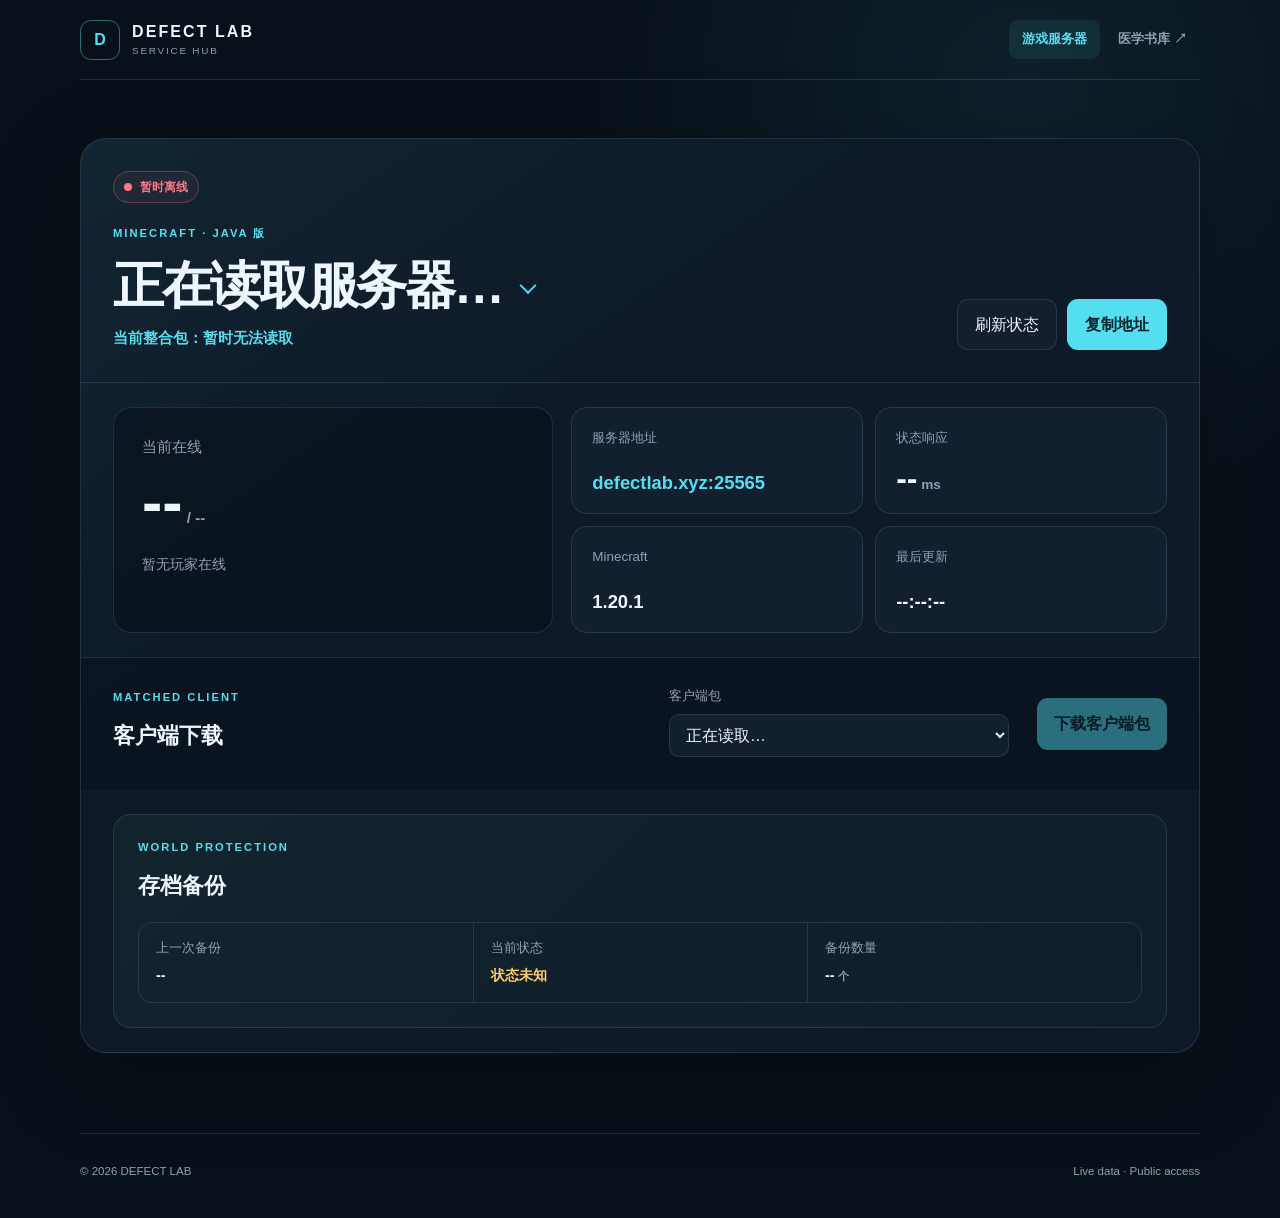
==== minecraft/index.html @ 48f7c2aa "Finalize simplified service headings" ====
<!doctype html>
<html lang="zh-CN">
<head>
  <meta charset="utf-8">
  <meta name="viewport" content="width=device-width, initial-scale=1">
  <meta name="description" content="Defect Lab Minecraft 服务器状态、在线玩家、客户端下载与存档备份">
  <meta name="theme-color" content="#07111f">
  <meta property="og:title" content="Defect Lab · Minecraft 服务器">
  <meta property="og:description" content="查看 Minecraft 服务器状态、在线人数并下载匹配的整合包。">
  <meta property="og:image" content="https://www.defectlab.xyz/og.png">
  <title>Defect Lab · Minecraft 服务器</title>
  <link rel="stylesheet" href="../styles.css">
  <script src="../script.js" defer></script>
</head>
<body class="game-page">
  <div class="ambient ambient-one" aria-hidden="true"></div>
  <div class="ambient ambient-two" aria-hidden="true"></div>

  <header class="topbar">
    <a class="brand" href="../" aria-label="返回 Defect Lab 服务首页">
      <span class="brand-mark">D</span>
      <span><strong>DEFECT LAB</strong><small>SERVICE HUB</small></span>
    </a>
    <nav class="site-nav" aria-label="主要服务">
      <a class="active" href="./" aria-current="page">游戏服务器</a>
      <a href="https://book.defectlab.xyz:21443/" target="_blank" rel="noreferrer">医学书库 <span aria-hidden="true">↗</span></a>
    </nav>
    <time id="server-time" hidden>--:--:--</time>
  </header>

  <main>
    <section class="server-panel" aria-labelledby="server-select-label">
      <div class="panel-head">
        <div class="server-identity">
          <div class="status-pill loading" id="server-status">
            <span class="status-dot" aria-hidden="true"></span>
            <span id="status-text">正在连接</span>
          </div>
          <p class="eyebrow" id="server-edition">MINECRAFT · JAVA 版</p>
          <label class="sr-only" id="server-select-label" for="server-select">选择服务器</label>
          <div class="server-select-wrap">
            <select id="server-select" aria-describedby="server-pack-summary">
              <option>正在读取服务器…</option>
            </select>
          </div>
          <p class="server-pack-summary" id="server-pack-summary">当前整合包：正在读取…</p>
          <!-- MOTD remains available for future announcements without duplicating the server name. -->
          <p class="motd" id="server-motd" hidden>正在读取服务器信息…</p>
        </div>
        <div class="panel-actions">
          <button class="button ghost" type="button" id="refresh-status">刷新状态</button>
          <button class="button primary" type="button" data-copy="defectlab.xyz:25565">复制地址</button>
        </div>
      </div>

      <div class="server-main">
        <div class="connection-card player-roster-card">
          <span>当前在线</span>
          <div class="player-count-row">
            <strong class="player-total"><b id="players-online">--</b><small> / <span id="players-max">--</span></small></strong>
          </div>
          <div class="player-avatars" id="player-avatars" aria-label="当前在线玩家"></div>
        </div>

        <div class="metrics" aria-label="服务器实时状态">
          <article>
            <span>服务器地址</span>
            <strong class="text-value server-address-value"><code id="server-address">defectlab.xyz:25565</code></strong>
          </article>
          <article>
            <span>状态响应</span>
            <strong><b id="network-latency">--</b><small> ms</small></strong>
          </article>
          <article>
            <span>Minecraft</span>
            <strong class="text-value" id="minecraft-version">1.20.1</strong>
          </article>
          <article>
            <span>最后更新</span>
            <strong class="text-value" id="last-updated">--:--:--</strong>
          </article>
        </div>
      </div>

      <div class="download-panel">
        <div>
          <p class="eyebrow">MATCHED CLIENT</p>
          <h3>客户端下载</h3>
        </div>
        <div class="download-controls">
          <label for="modpack-select" id="pack-choice-label">客户端包</label>
          <div class="pack-choice" id="modpack-single" aria-labelledby="pack-choice-label" hidden></div>
          <select id="modpack-select" aria-label="选择客户端包">
            <option>正在读取…</option>
          </select>
        </div>
        <a class="download-button disabled" id="modpack-download" href="#" aria-disabled="true">下载客户端包</a>
      </div>

      <section class="backup-panel" aria-labelledby="backup-title">
        <div class="backup-heading">
          <div>
            <p class="eyebrow">WORLD PROTECTION</p>
            <h3 id="backup-title">存档备份</h3>
          </div>
        </div>
        <div class="backup-metrics">
          <article><span>上一次备份</span><strong id="backup-last-success">--</strong></article>
          <article><span>当前状态</span><strong class="backup-enabled loading" id="backup-enabled">正在检查</strong></article>
          <article><span>备份数量</span><strong><b id="backup-count">--</b><small> 个</small></strong></article>
        </div>
      </section>
    </section>

    <!-- Temporarily hidden; remove the hidden attribute to restore the preserved Bot UI. -->
    <section class="assistant-panel" aria-labelledby="assistant-title" data-feature="bot" hidden>
      <div class="assistant-head">
        <div>
          <p class="eyebrow">THE DEFECT</p>
          <h2 id="assistant-title">故障机器人</h2>
        </div>
        <span class="visitor-badge"><span aria-hidden="true"></span>公开访客模式</span>
      </div>

      <div class="chat-log" id="chat-log" aria-live="polite" aria-label="聊天记录">
        <div class="chat-message bot">你好，我是故障机器人（The Defect）。想了解服务器，或者随便聊聊都可以。</div>
      </div>

      <form class="chat-form" id="chat-form">
        <label class="sr-only" for="chat-input">输入聊天消息</label>
        <textarea id="chat-input" rows="2" maxlength="300" placeholder="输入消息…" required></textarea>
        <div class="chat-form-footer">
          <span><b id="chat-count">0</b>/300 · 每 10 分钟最多 5 条</span>
          <button type="submit" id="chat-send">发送</button>
        </div>
      </form>
    </section>
  </main>

  <footer>
    <span>© 2026 DEFECT LAB</span>
    <span>Live data · Public access</span>
  </footer>
  <div class="toast" id="toast" role="status" aria-live="polite"></div>
</body>
</html>
---- styles.css ----
:root {
  color-scheme: dark;
  --bg: #081019;
  --surface: #0e1a27;
  --surface-soft: #111f2e;
  --border: rgba(172, 205, 235, .14);
  --text: #eef7ff;
  --muted: #8da2b5;
  --cyan: #54dff1;
  --green: #58df96;
  --amber: #ffc86b;
  --red: #ff7886;
}

* { box-sizing: border-box; }
html { scroll-behavior: smooth; }
body {
  min-width: 320px;
  margin: 0;
  background:
    radial-gradient(circle at 80% 8%, rgba(84, 223, 241, .08), transparent 28rem),
    var(--bg);
  color: var(--text);
  font-family: Inter, "Segoe UI", "PingFang SC", "Microsoft YaHei", sans-serif;
  line-height: 1.6;
}
a { color: inherit; text-decoration: none; }
button, select { font: inherit; }
button, a, select { -webkit-tap-highlight-color: transparent; }
.ambient { display: none; }
.topbar, main, footer { width: min(1120px, calc(100% - 40px)); margin-inline: auto; }
.topbar {
  display: flex;
  min-height: 80px;
  align-items: center;
  justify-content: space-between;
  border-bottom: 1px solid var(--border);
}
.brand { display: inline-flex; align-items: center; gap: 12px; }
.brand-mark {
  display: grid;
  width: 40px;
  height: 40px;
  place-items: center;
  border: 1px solid rgba(84, 223, 241, .45);
  border-radius: 11px;
  color: var(--cyan);
  font-weight: 900;
}
.brand strong, .brand small { display: block; line-height: 1.2; }
.brand strong { letter-spacing: .13em; }
.brand small { margin-top: 4px; color: var(--muted); font-size: .62rem; letter-spacing: .18em; }
.site-nav { display: flex; align-items: center; gap: 5px; }
.site-nav a {
  padding: 8px 12px;
  border: 1px solid transparent;
  border-radius: 9px;
  color: var(--muted);
  font-size: .8rem;
  font-weight: 700;
  transition: 150ms ease;
}
.site-nav a:hover { border-color: var(--border); color: var(--text); }
.site-nav a.active { background: rgba(84, 223, 241, .09); color: var(--cyan); }
.server-state { display: flex; align-items: center; gap: 9px; color: var(--muted); font-size: .82rem; }
.server-state time { padding-left: 10px; border-left: 1px solid var(--border); color: var(--text); }
.pulse, .status-dot { width: 8px; height: 8px; border-radius: 50%; background: var(--green); }
.pulse { box-shadow: 0 0 0 0 rgba(88, 223, 150, .55); animation: pulse 2.2s infinite; }
@keyframes pulse { 70% { box-shadow: 0 0 0 8px rgba(88, 223, 150, 0); } }
.hero { max-width: 790px; padding: 86px 0 54px; }
.eyebrow { margin: 0 0 12px; color: var(--cyan); font-size: .7rem; font-weight: 800; letter-spacing: .18em; }
h1, h2, h3, p { margin-top: 0; }
h1 { margin-bottom: 24px; font-size: clamp(3.1rem, 7vw, 6rem); letter-spacing: -.06em; line-height: .98; }
h1 span { color: var(--cyan); }
.server-panel {
  overflow: hidden;
  border: 1px solid var(--border);
  border-radius: 26px;
  background: linear-gradient(145deg, rgba(84, 223, 241, .055), transparent 35%), var(--surface);
  box-shadow: 0 26px 90px rgba(0, 0, 0, .25);
}
.panel-head {
  display: flex;
  align-items: flex-end;
  justify-content: space-between;
  gap: 28px;
  padding: 32px;
  border-bottom: 1px solid var(--border);
}
.server-identity { min-width: 0; flex: 1; }
.server-select-wrap {
  position: relative;
  display: inline-block;
  width: auto;
  max-width: 100%;
}
.server-select-wrap::after {
  position: absolute;
  top: 50%;
  right: 5px;
  width: 10px;
  height: 10px;
  border-right: 2px solid var(--cyan);
  border-bottom: 2px solid var(--cyan);
  content: "";
  pointer-events: none;
  transform: translate(-8px, -70%) rotate(45deg);
}
#server-select {
  width: auto;
  max-width: 100%;
  padding: 0 44px 3px 0;
  appearance: none;
  border: 0;
  border-bottom: 1px solid transparent;
  outline: 0;
  background: transparent;
  color: var(--text);
  cursor: pointer;
  font-size: clamp(2rem, 4vw, 3.4rem);
  font-weight: 800;
  letter-spacing: -.045em;
  line-height: 1.2;
}
#server-select:hover { border-bottom-color: var(--border); }
#server-select option { background: var(--surface); color: var(--text); font-size: 1rem; }
.server-pack-summary { margin: 6px 0 0; color: var(--cyan); font-size: .92rem; font-weight: 700; }
.motd { margin-bottom: 0; color: var(--muted); }
.status-pill {
  display: inline-flex;
  align-items: center;
  gap: 8px;
  margin-bottom: 22px;
  padding: 6px 10px;
  border: 1px solid rgba(88, 223, 150, .24);
  border-radius: 999px;
  background: rgba(88, 223, 150, .07);
  color: var(--green);
  font-size: .72rem;
  font-weight: 800;
}
.status-pill.loading { border-color: var(--border); background: rgba(255,255,255,.03); color: var(--muted); }
.status-pill.loading .status-dot { background: var(--muted); }
.status-pill.offline { border-color: rgba(255,120,134,.28); background: rgba(255,120,134,.07); color: var(--red); }
.status-pill.offline .status-dot { background: var(--red); }
.panel-actions { display: flex; flex-wrap: wrap; gap: 10px; }
.button {
  padding: 12px 17px;
  border: 1px solid transparent;
  border-radius: 11px;
  cursor: pointer;
  transition: 160ms ease;
}
.button.primary { background: var(--cyan); color: #05242c; font-weight: 800; }
.button.ghost { border-color: var(--border); background: rgba(255,255,255,.025); color: var(--text); }
.button:hover { transform: translateY(-2px); }
.button:disabled { cursor: wait; opacity: .55; transform: none; }
.server-main {
  display: grid;
  grid-template-columns: minmax(0, .85fr) minmax(480px, 1.15fr);
  gap: 18px;
  padding: 24px 32px;
}
.connection-card {
  display: flex;
  min-height: 226px;
  flex-direction: column;
  justify-content: center;
  padding: 28px;
  border: 1px solid var(--border);
  border-radius: 18px;
  background: rgba(5, 13, 21, .48);
}
.connection-card > span { color: var(--muted); font-size: .92rem; }
.player-roster-card { justify-content: flex-start; }
.player-count-row { margin-top: 12px; }
.player-total { font-size: clamp(2.8rem, 5vw, 3.8rem); line-height: 1; }
.player-total small { color: var(--muted); font-size: .95rem; font-weight: 600; }
.metrics { display: grid; grid-template-columns: 1fr 1fr; gap: 12px; }
.metrics article {
  display: flex;
  min-height: 107px;
  flex-direction: column;
  justify-content: space-between;
  padding: 19px 20px;
  border: 1px solid var(--border);
  border-radius: 16px;
  background: var(--surface-soft);
}
.metrics article > span { color: var(--muted); font-size: .84rem; }
.metrics strong { font-size: 2rem; line-height: 1; }
.metrics strong small { color: var(--muted); font-size: .85rem; font-weight: 600; }
.metrics .text-value { font-size: 1.15rem; line-height: 1.2; }
.server-address-value code { color: var(--cyan); font: inherit; overflow-wrap: anywhere; }
.player-avatars { display: flex; min-width: 0; flex-wrap: wrap; gap: 14px; margin-top: 20px; }
.player-entry { width: 58px; min-width: 0; text-align: center; }
.player-avatar {
  position: relative;
  display: grid;
  width: 48px;
  height: 48px;
  margin: 0 auto;
  place-items: center;
  overflow: hidden;
  border: 2px solid #15283a;
  border-radius: 9px;
  background: #173047;
  box-shadow: 0 5px 14px rgba(0, 0, 0, .22);
  transition: 150ms ease;
}
.player-entry:hover .player-avatar { z-index: 2; transform: translateY(-3px); }
.player-avatar img { width: 100%; height: 100%; object-fit: cover; image-rendering: pixelated; }
.avatar-fallback { display: none; color: var(--cyan); font-size: .8rem; font-weight: 800; }
.player-avatar.failed img { display: none; }
.player-avatar.failed .avatar-fallback { display: block; }
.player-avatar.more { color: var(--muted); font-size: .68rem; font-weight: 800; }
.player-name {
  display: block;
  overflow: hidden;
  margin-top: 7px;
  color: var(--muted);
  font-size: .66rem;
  text-overflow: ellipsis;
  white-space: nowrap;
}
.player-empty { margin: 0; color: var(--muted); font-size: .88rem; }
.backup-panel {
  margin: 24px 32px;
  padding: 24px;
  border: 1px solid var(--border);
  border-radius: 18px;
  background: linear-gradient(135deg, rgba(88, 223, 150, .055), rgba(101, 217, 239, .025));
}
.backup-heading { display: flex; align-items: center; justify-content: space-between; gap: 20px; }
.backup-heading h3 { margin-bottom: 5px; font-size: 1.35rem; }
.backup-metrics { display: grid; grid-template-columns: repeat(3, 1fr); margin-top: 14px; border: 1px solid var(--border); border-radius: 14px; }
.backup-metrics article { min-width: 0; padding: 15px 17px; }
.backup-metrics article + article { border-left: 1px solid var(--border); }
.backup-metrics span, .backup-metrics strong { display: block; }
.backup-metrics span { color: var(--muted); font-size: .8rem; }
.backup-metrics strong { margin-top: 5px; overflow-wrap: anywhere; font-size: .9rem; }
.backup-metrics small { color: var(--muted); font-size: .7rem; }
.backup-enabled.enabled { color: var(--green); }
.backup-enabled.waiting { color: var(--cyan); }
.backup-enabled.warning { color: var(--amber); }
.backup-enabled.disabled { color: var(--muted); }
.download-panel {
  display: grid;
  grid-template-columns: minmax(0, 1fr) minmax(260px, 340px) auto;
  gap: 28px;
  align-items: center;
  margin-top: 0;
  padding: 28px 32px;
  border-top: 1px solid var(--border);
  background: rgba(5, 13, 21, .38);
}
.download-panel h3 { margin-bottom: 5px; font-size: 1.35rem; }
.download-panel p:last-child { margin-bottom: 0; color: var(--muted); font-size: .82rem; }
.download-controls label { display: block; color: var(--muted); font-size: .8rem; }
.download-controls select, .pack-choice {
  width: 100%;
  margin: 7px 0 5px;
  padding: 11px 12px;
  border: 1px solid var(--border);
  border-radius: 10px;
  background: var(--surface-soft);
  color: var(--text);
}
.pack-choice { min-height: 48px; }
.download-button {
  min-width: 128px;
  padding: 13px 17px;
  border-radius: 11px;
  background: var(--cyan);
  color: #05242c;
  font-weight: 800;
  text-align: center;
}
.download-button.disabled { opacity: .45; pointer-events: none; }
.game-page .server-panel { margin-top: 58px; margin-bottom: 80px; }
.hub-main { min-height: calc(100vh - 150px); }
.hub-hero { max-width: 960px; padding: 96px 0 48px; }
.hub-hero h1 {
  margin-bottom: 0;
  font-size: clamp(3.1rem, 6vw, 5rem);
  letter-spacing: -.045em;
  white-space: nowrap;
}
.service-grid { display: grid; grid-template-columns: repeat(2, minmax(0, 1fr)); gap: 20px; padding-bottom: 86px; }
.service-card {
  --service-accent: var(--cyan);
  position: relative;
  display: flex;
  min-height: 340px;
  flex-direction: column;
  overflow: hidden;
  padding: 28px;
  border: 1px solid var(--border);
  border-radius: 24px;
  background:
    linear-gradient(145deg, color-mix(in srgb, var(--service-accent) 8%, transparent), transparent 45%),
    var(--surface);
  box-shadow: 0 24px 75px rgba(0, 0, 0, .22);
  transition: 180ms ease;
}
.service-card::before {
  position: absolute;
  inset: 0 0 auto;
  height: 2px;
  background: var(--service-accent);
  content: "";
  opacity: .7;
}
.service-card:hover { border-color: color-mix(in srgb, var(--service-accent) 42%, transparent); transform: translateY(-5px); }
.library-service { --service-accent: #d8b36a; }
.service-card-head { display: flex; align-items: center; justify-content: space-between; gap: 18px; }
.service-icon {
  display: grid;
  width: 54px;
  height: 54px;
  place-items: center;
  border: 1px solid color-mix(in srgb, var(--service-accent) 38%, transparent);
  border-radius: 14px;
  background: color-mix(in srgb, var(--service-accent) 8%, transparent);
  color: var(--service-accent);
  font-size: .72rem;
  font-weight: 900;
  letter-spacing: .08em;
}
.service-state {
  display: inline-flex;
  align-items: center;
  gap: 7px;
  padding: 6px 10px;
  border: 1px solid color-mix(in srgb, var(--service-accent) 28%, transparent);
  border-radius: 999px;
  color: var(--service-accent);
  font-size: .68rem;
  font-weight: 700;
}
.service-state i { width: 6px; height: 6px; border-radius: 50%; background: var(--green); }
.service-card-copy { margin-top: 38px; }
.service-card-copy .eyebrow { color: var(--service-accent); }
.service-card-copy h2 { margin-bottom: 12px; font-size: clamp(2rem, 4vw, 3rem); letter-spacing: -.04em; line-height: 1.05; }
.service-card-copy > p:last-child { max-width: 480px; margin-bottom: 0; color: var(--muted); font-size: .9rem; }
.service-meta { display: flex; flex-wrap: wrap; gap: 7px; margin-top: 20px; padding-right: 95px; }
.service-meta span { padding: 4px 8px; border: 1px solid var(--border); border-radius: 6px; color: #b5c5d3; font-size: .66rem; }
.service-arrow {
  position: absolute;
  right: 28px;
  bottom: 28px;
  color: var(--service-accent);
  font-size: .78rem;
  font-weight: 800;
}
.service-arrow b { margin-left: 7px; font-size: 1.1rem; }
.assistant-panel {
  margin: 24px 0 80px;
  padding: 30px;
  border: 1px solid var(--border);
  border-radius: 22px;
  background: var(--surface);
}
.assistant-head { display: flex; align-items: center; justify-content: space-between; gap: 24px; margin-bottom: 22px; }
.assistant-head h2 { margin-bottom: 0; font-size: 1.65rem; }
.visitor-badge {
  display: inline-flex;
  align-items: center;
  gap: 7px;
  padding: 7px 11px;
  border: 1px solid rgba(88, 223, 150, .25);
  border-radius: 999px;
  color: var(--green);
  font-size: .72rem;
}
.visitor-badge span { width: 7px; height: 7px; border-radius: 50%; background: var(--green); }
.chat-log {
  display: flex;
  height: 380px;
  flex-direction: column;
  gap: 12px;
  overflow-y: auto;
  padding: 20px;
  border: 1px solid var(--border);
  border-radius: 16px;
  background: rgba(5, 13, 21, .52);
  scrollbar-color: rgba(141,162,181,.35) transparent;
}
.chat-message {
  max-width: min(78%, 700px);
  padding: 11px 14px;
  border-radius: 14px;
  white-space: pre-wrap;
  overflow-wrap: anywhere;
  font-size: .9rem;
}
.chat-message.bot { align-self: flex-start; border: 1px solid var(--border); background: var(--surface-soft); }
.chat-message.user { align-self: flex-end; background: var(--cyan); color: #05242c; }
.chat-message.error { align-self: center; color: var(--red); font-size: .8rem; }
.chat-message.typing { color: var(--muted); }
.chat-form {
  margin-top: 12px;
  padding: 12px;
  border: 1px solid var(--border);
  border-radius: 15px;
  background: rgba(5, 13, 21, .52);
}
.chat-form textarea {
  display: block;
  width: 100%;
  min-height: 58px;
  resize: vertical;
  border: 0;
  outline: 0;
  background: transparent;
  color: var(--text);
  line-height: 1.55;
}
.chat-form textarea::placeholder { color: #667b8f; }
.chat-form-footer { display: flex; align-items: center; justify-content: space-between; gap: 16px; }
.chat-form-footer span { color: var(--muted); font-size: .7rem; }
.chat-form-footer b { font-weight: 600; }
.chat-form-footer button {
  min-width: 82px;
  padding: 9px 15px;
  border: 0;
  border-radius: 9px;
  background: var(--cyan);
  color: #05242c;
  cursor: pointer;
  font-weight: 800;
}
.chat-form-footer button:disabled { cursor: wait; opacity: .55; }
.sr-only {
  position: absolute;
  width: 1px;
  height: 1px;
  padding: 0;
  margin: -1px;
  overflow: hidden;
  clip: rect(0, 0, 0, 0);
  white-space: nowrap;
  border: 0;
}
footer { display: flex; justify-content: space-between; padding: 28px 0 38px; border-top: 1px solid var(--border); color: var(--muted); font-size: .72rem; }
.toast {
  position: fixed;
  right: 24px;
  bottom: 24px;
  padding: 10px 15px;
  border: 1px solid rgba(88, 223, 150, .32);
  border-radius: 10px;
  background: #102b24;
  color: var(--green);
  opacity: 0;
  transform: translateY(10px);
  transition: 160ms ease;
}
.toast.show { opacity: 1; transform: translateY(0); }
:focus-visible { outline: 2px solid var(--cyan); outline-offset: 3px; }
@media (max-width: 900px) {
  .server-main { grid-template-columns: 1fr; }
  .download-panel { grid-template-columns: 1fr 1fr; }
  .download-panel > div:first-child { grid-column: 1 / -1; }
}
@media (max-width: 720px) {
  .service-grid { grid-template-columns: 1fr; }
}
@media (max-width: 620px) {
  .topbar, main, footer { width: min(100% - 24px, 1120px); }
  .topbar { min-height: 0; flex-wrap: wrap; gap: 13px; padding: 14px 0; }
  .site-nav { display: grid; width: 100%; grid-template-columns: repeat(2, 1fr); }
  .site-nav a { padding: 8px 5px; text-align: center; }
  .server-state > span:nth-child(2) { display: none; }
  .hero { padding: 64px 0 42px; }
  .hub-hero { padding: 66px 0 42px; }
  .hub-hero h1 { font-size: clamp(2.75rem, 14vw, 4rem); white-space: normal; }
  .game-page .server-panel { margin-top: 42px; }
  .panel-head, .server-main, .download-panel { padding-inline: 20px; }
  .panel-head { display: block; }
  .panel-actions { margin-top: 24px; }
  .panel-actions .button { flex: 1; }
  .metrics { grid-template-columns: 1fr; }
  .backup-panel { margin-inline: 20px; padding: 20px; }
  .backup-heading { align-items: flex-start; flex-direction: column; }
  .backup-metrics { grid-template-columns: 1fr; }
  .backup-metrics article + article { border-top: 1px solid var(--border); border-left: 0; }
  .download-panel { grid-template-columns: 1fr; }
  .download-panel > div:first-child { grid-column: auto; }
  .service-grid { gap: 14px; padding-bottom: 62px; }
  .service-card { min-height: 320px; padding: 22px; }
  .service-card-copy { margin-top: 30px; }
  .service-meta { padding-right: 0; }
  .service-arrow { right: 22px; bottom: 22px; }
  .assistant-panel { padding: 20px; }
  .assistant-head { align-items: flex-start; }
  .visitor-badge { margin-top: 2px; }
  .chat-log { height: 340px; padding: 14px; }
  .chat-message { max-width: 90%; }
  footer { display: block; }
  footer span { display: block; }
}
@media (prefers-reduced-motion: reduce) {
  *, *::before, *::after { animation-duration: .01ms !important; animation-iteration-count: 1 !important; transition-duration: .01ms !important; }
}
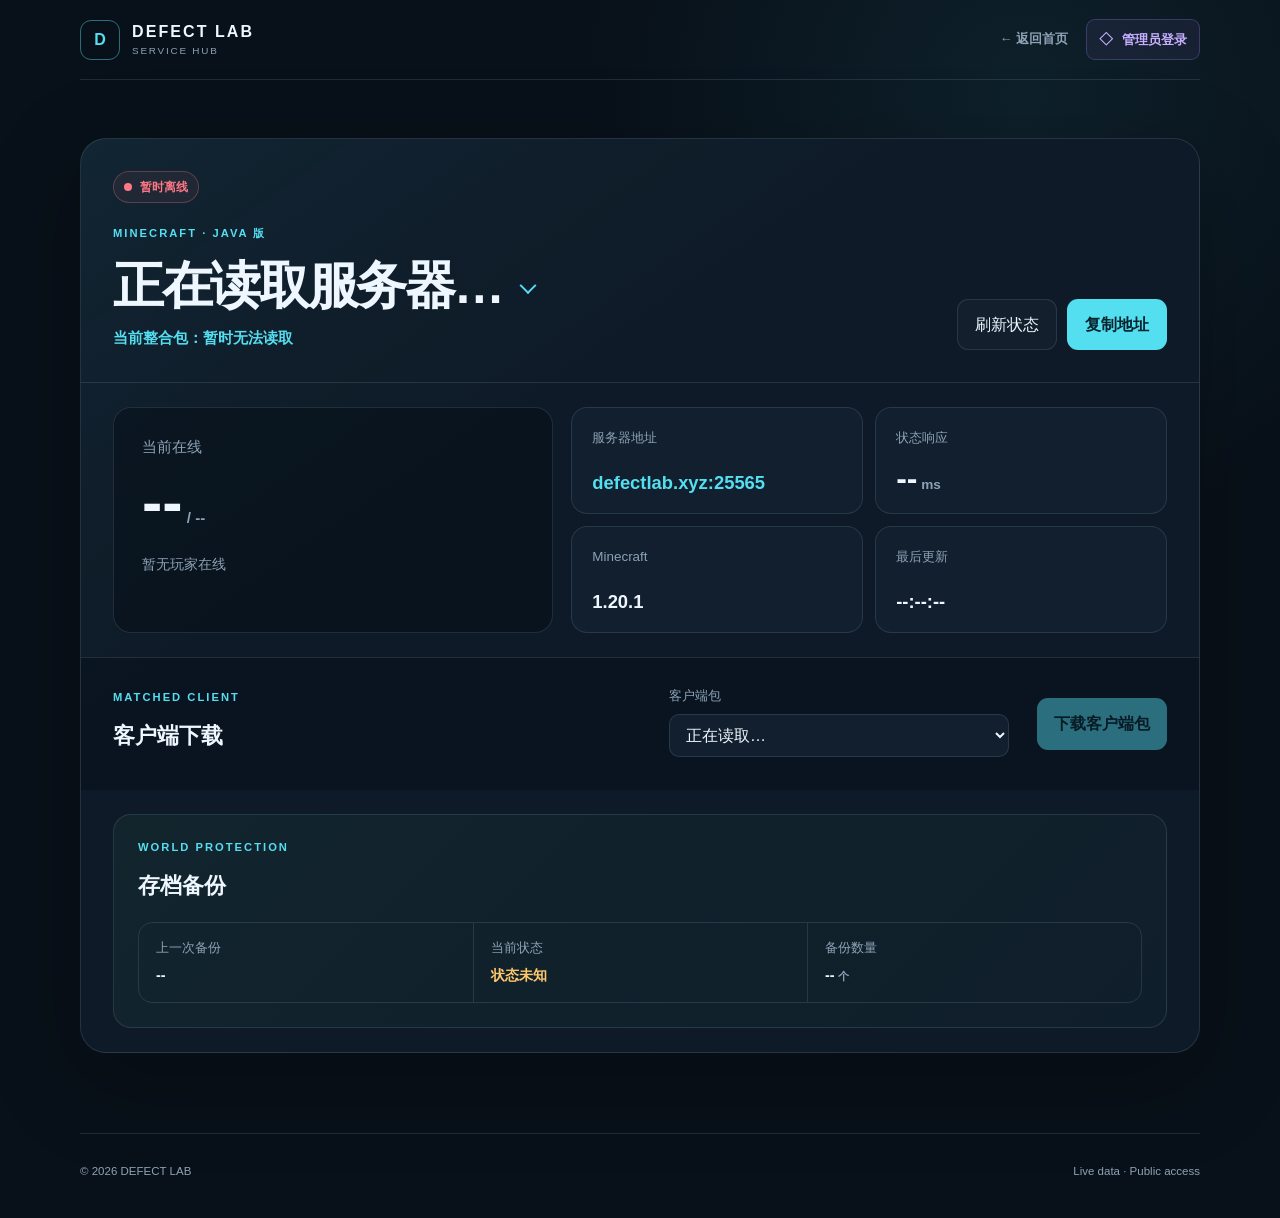
==== commit db8d36ab: "Move admin entry to Minecraft page" ====
--- a/minecraft/index.html
+++ b/minecraft/index.html
@@ -21,9 +21,12 @@
       <span class="brand-mark">D</span>
       <span><strong>DEFECT LAB</strong><small>SERVICE HUB</small></span>
     </a>
-    <nav class="site-nav" aria-label="主要服务">
-      <a class="active" href="./" aria-current="page">游戏服务器</a>
-      <a href="https://book.defectlab.xyz:21443/" target="_blank" rel="noreferrer">医学书库 <span aria-hidden="true">↗</span></a>
+    <nav class="site-nav game-nav" aria-label="游戏服务器页面操作">
+      <a class="home-entry" href="../">← 返回首页</a>
+      <a class="admin-entry" id="admin-entry" href="/admin/">
+        <span class="admin-lock" aria-hidden="true">◇</span>
+        <span id="admin-entry-label">管理员登录</span>
+      </a>
     </nav>
     <time id="server-time" hidden>--:--:--</time>
   </header>
--- a/styles.css
+++ b/styles.css
@@ -62,6 +62,9 @@
 }
 .site-nav a:hover { border-color: var(--border); color: var(--text); }
 .site-nav a.active { background: rgba(84, 223, 241, .09); color: var(--cyan); }
+.site-nav .admin-entry { border-color: rgba(169,129,255,.26); background: rgba(169,129,255,.07); color: #c7afff; }
+.site-nav .admin-entry:hover { border-color: rgba(169,129,255,.52); background: rgba(169,129,255,.12); color: #dbcfff; }
+.admin-lock { margin-right: 5px; font-size: .88rem; }
 .server-state { display: flex; align-items: center; gap: 9px; color: var(--muted); font-size: .82rem; }
 .server-state time { padding-left: 10px; border-left: 1px solid var(--border); color: var(--text); }
 .pulse, .status-dot { width: 8px; height: 8px; border-radius: 50%; background: var(--green); }
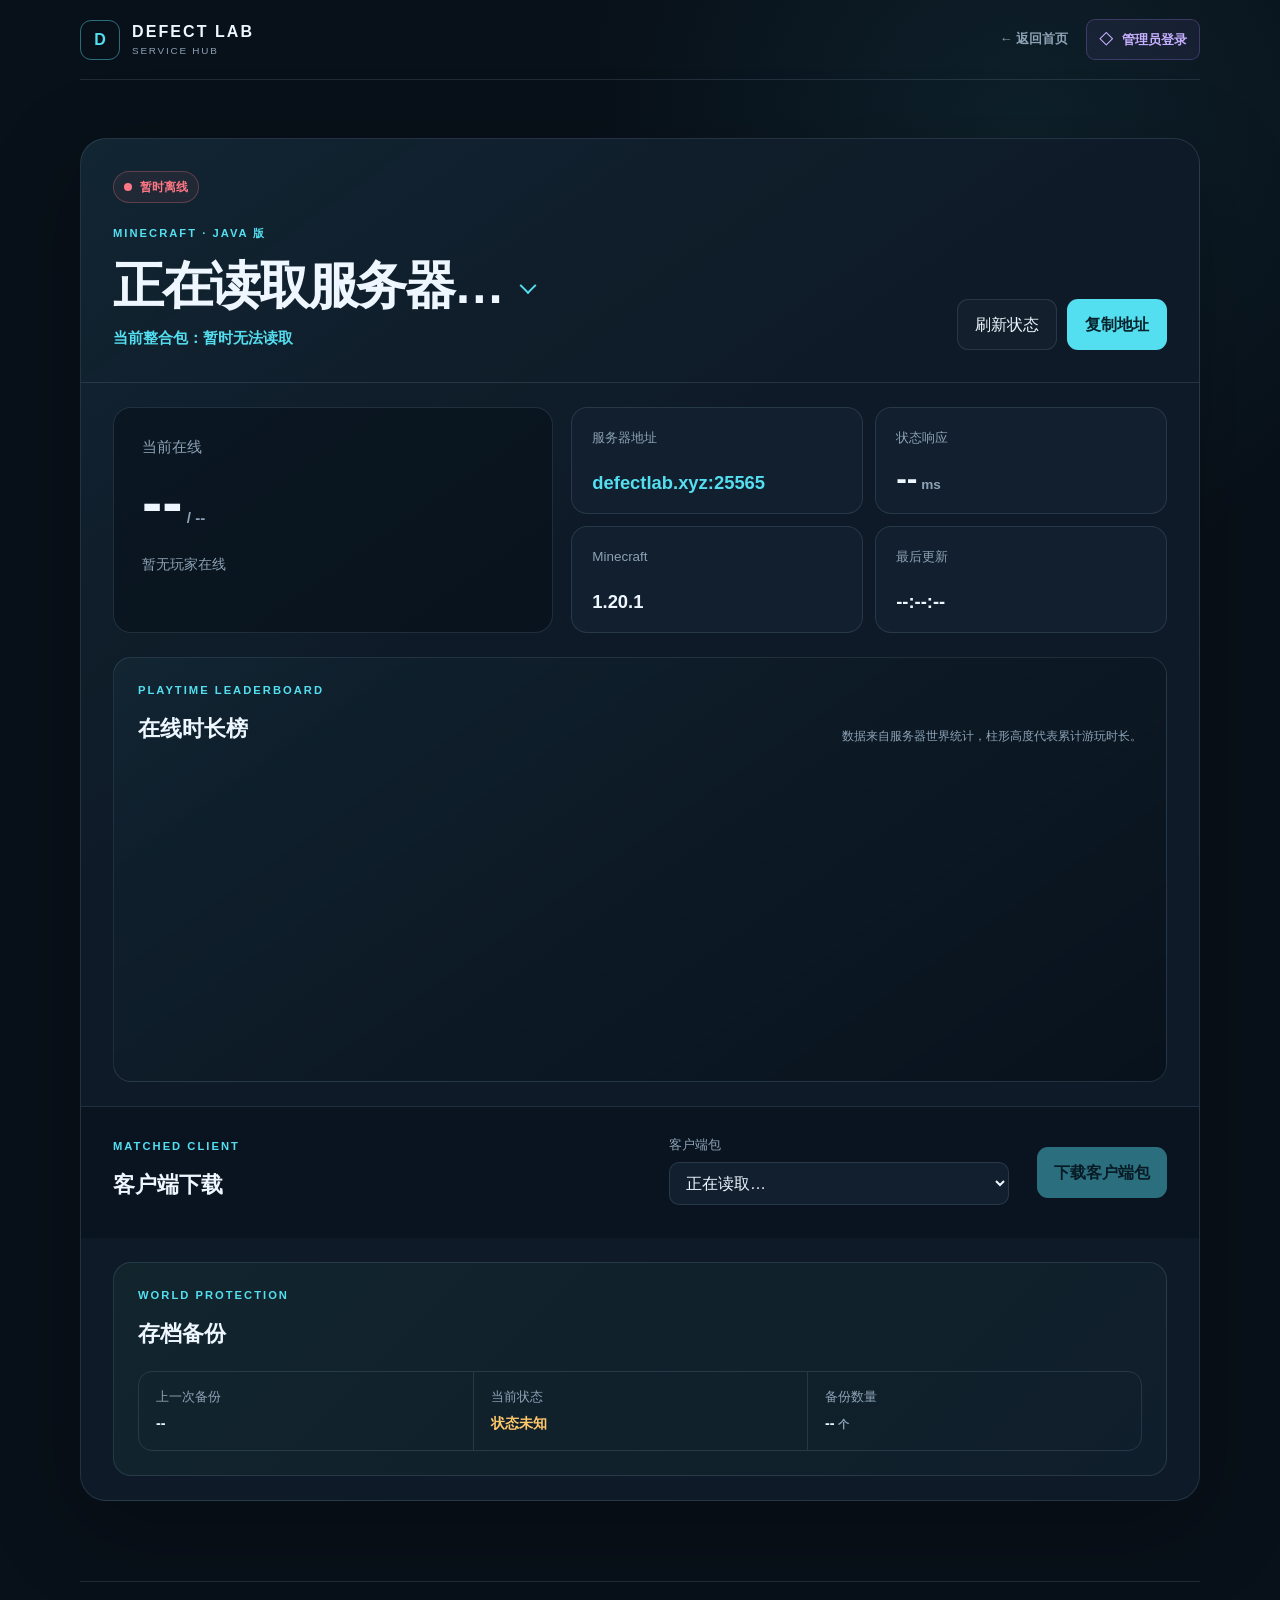
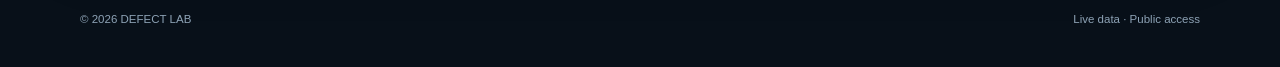
==== commit 2b2b6b3c: "feat: add Minecraft playtime leaderboard" ====
--- a/minecraft/index.html
+++ b/minecraft/index.html
@@ -23,7 +23,7 @@
     </a>
     <nav class="site-nav game-nav" aria-label="游戏服务器页面操作">
       <a class="home-entry" href="../">← 返回首页</a>
-      <a class="admin-entry" id="admin-entry" href="/admin/">
+      <a class="admin-entry" id="admin-entry" href="https://defectlab.xyz/admin/">
         <span class="admin-lock" aria-hidden="true">◇</span>
         <span id="admin-entry-label">管理员登录</span>
       </a>
@@ -84,6 +84,17 @@
           </article>
         </div>
       </div>
+
+      <section class="playtime-panel" aria-labelledby="playtime-title">
+        <div class="playtime-heading">
+          <div>
+            <p class="eyebrow">PLAYTIME LEADERBOARD</p>
+            <h3 id="playtime-title">在线时长榜</h3>
+          </div>
+          <p>数据来自服务器世界统计，柱形高度代表累计游玩时长。</p>
+        </div>
+        <div class="playtime-chart" id="playtime-chart" aria-live="polite"></div>
+      </section>
 
       <div class="download-panel">
         <div>
--- a/styles.css
+++ b/styles.css
@@ -64,6 +64,7 @@
 .site-nav a.active { background: rgba(84, 223, 241, .09); color: var(--cyan); }
 .site-nav .admin-entry { border-color: rgba(169,129,255,.26); background: rgba(169,129,255,.07); color: #c7afff; }
 .site-nav .admin-entry:hover { border-color: rgba(169,129,255,.52); background: rgba(169,129,255,.12); color: #dbcfff; }
+.site-nav .admin-entry.signed-in { border-color: rgba(88,223,150,.34); background: rgba(88,223,150,.08); color: var(--green); }
 .admin-lock { margin-right: 5px; font-size: .88rem; }
 .server-state { display: flex; align-items: center; gap: 9px; color: var(--muted); font-size: .82rem; }
 .server-state time { padding-left: 10px; border-left: 1px solid var(--border); color: var(--text); }
@@ -212,10 +213,13 @@
   transition: 150ms ease;
 }
 .player-entry:hover .player-avatar { z-index: 2; transform: translateY(-3px); }
-.player-avatar img { width: 100%; height: 100%; object-fit: cover; image-rendering: pixelated; }
-.avatar-fallback { display: none; color: var(--cyan); font-size: .8rem; font-weight: 800; }
+.player-avatar img,
+.avatar-fallback { position: absolute; inset: 0; width: 100%; height: 100%; }
+.player-avatar img { z-index: 1; object-fit: cover; image-rendering: pixelated; opacity: 0; transition: opacity 120ms ease; }
+.avatar-fallback { display: grid; place-items: center; color: var(--cyan); font-size: .8rem; font-weight: 800; }
+.player-avatar.loaded img { opacity: 1; }
+.player-avatar.loaded .avatar-fallback { opacity: 0; }
 .player-avatar.failed img { display: none; }
-.player-avatar.failed .avatar-fallback { display: block; }
 .player-avatar.more { color: var(--muted); font-size: .68rem; font-weight: 800; }
 .player-name {
   display: block;
@@ -227,6 +231,52 @@
   white-space: nowrap;
 }
 .player-empty { margin: 0; color: var(--muted); font-size: .88rem; }
+.playtime-panel {
+  margin: 0 32px 24px;
+  padding: 24px;
+  overflow: hidden;
+  border: 1px solid var(--border);
+  border-radius: 18px;
+  background: linear-gradient(145deg, rgba(84,223,241,.045), rgba(5,13,21,.6));
+}
+.playtime-heading { display: flex; align-items: flex-end; justify-content: space-between; gap: 24px; }
+.playtime-heading h3 { margin-bottom: 0; font-size: 1.35rem; }
+.playtime-heading > p { max-width: 430px; margin: 0; color: var(--muted); font-size: .78rem; text-align: right; }
+.playtime-chart {
+  display: flex;
+  min-height: 292px;
+  align-items: flex-end;
+  gap: 12px;
+  overflow-x: auto;
+  margin-top: 18px;
+  padding: 12px 4px 4px;
+  scrollbar-color: rgba(141,162,181,.3) transparent;
+}
+.playtime-chart.is-empty { min-height: 128px; }
+.playtime-entry { min-width: 86px; flex: 1 0 86px; text-align: center; }
+.playtime-duration { display: grid; min-height: 34px; place-items: end center; color: var(--cyan); font-size: .67rem; line-height: 1.25; }
+.playtime-column { display: flex; height: 166px; align-items: flex-end; justify-content: center; margin-top: 6px; border-bottom: 1px solid var(--border); }
+.playtime-bar {
+  display: block;
+  width: min(48px, 64%);
+  min-height: 34px;
+  border: 1px solid rgba(84,223,241,.34);
+  border-bottom: 0;
+  border-radius: 9px 9px 2px 2px;
+  background: linear-gradient(180deg, rgba(84,223,241,.96), rgba(84,223,241,.24));
+  box-shadow: 0 -8px 26px rgba(84,223,241,.12);
+}
+.playtime-identity { min-width: 0; padding-top: 14px; }
+.playtime-avatar-wrap { position: relative; display: block; width: 48px; margin: 0 auto; }
+.playtime-avatar { width: 48px; height: 48px; }
+.playtime-identity b, .playtime-identity small { display: block; overflow: hidden; text-overflow: ellipsis; white-space: nowrap; }
+.playtime-identity b { margin-top: 7px; font-size: .72rem; }
+.playtime-identity small { margin-top: 1px; color: var(--muted); font-size: .62rem; }
+.playtime-crown { position: absolute; z-index: 3; top: -20px; left: 50%; color: var(--amber); font-size: 23px; line-height: 1; filter: drop-shadow(0 3px 7px rgba(255,200,107,.42)); transform: translateX(-50%); }
+.playtime-entry.rank-1 .playtime-bar { border-color: rgba(255,200,107,.55); background: linear-gradient(180deg, #ffd77f, rgba(255,200,107,.28)); box-shadow: 0 -8px 28px rgba(255,200,107,.18); }
+.playtime-entry.rank-1 .playtime-avatar { border-color: rgba(255,200,107,.75); box-shadow: 0 0 0 3px rgba(255,200,107,.09), 0 8px 20px rgba(0,0,0,.3); }
+.playtime-entry.rank-1 .playtime-duration { color: var(--amber); }
+.playtime-empty { width: 100%; margin: auto; color: var(--muted); text-align: center; }
 .backup-panel {
   margin: 24px 32px;
   padding: 24px;
@@ -484,6 +534,10 @@
   .panel-actions { margin-top: 24px; }
   .panel-actions .button { flex: 1; }
   .metrics { grid-template-columns: 1fr; }
+  .playtime-panel { margin-inline: 20px; padding: 20px; }
+  .playtime-heading { align-items: flex-start; flex-direction: column; gap: 5px; }
+  .playtime-heading > p { text-align: left; }
+  .playtime-chart { margin-right: -20px; padding-right: 20px; }
   .backup-panel { margin-inline: 20px; padding: 20px; }
   .backup-heading { align-items: flex-start; flex-direction: column; }
   .backup-metrics { grid-template-columns: 1fr; }
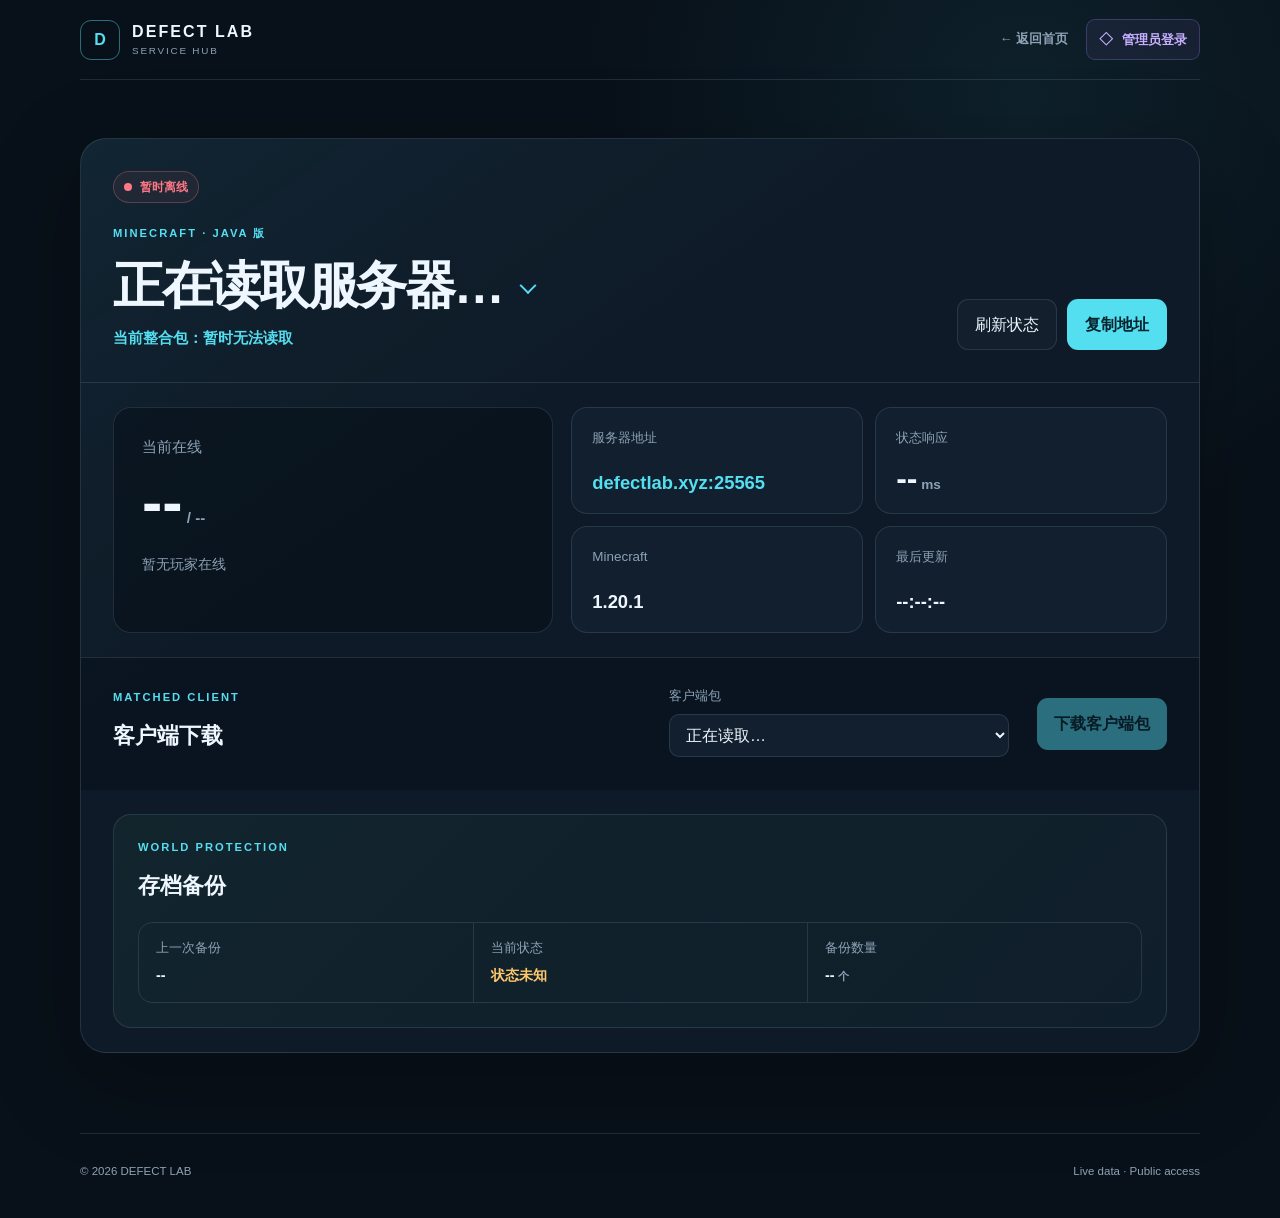
==== commit 73e665bb: "Fix public admin entry" ====
--- a/minecraft/index.html
+++ b/minecraft/index.html
@@ -23,7 +23,7 @@
     </a>
     <nav class="site-nav game-nav" aria-label="游戏服务器页面操作">
       <a class="home-entry" href="../">← 返回首页</a>
-      <a class="admin-entry" id="admin-entry" href="https://defectlab.xyz/admin/">
+      <a class="admin-entry" id="admin-entry" href="https://www.defectlab.xyz/admin/">
         <span class="admin-lock" aria-hidden="true">◇</span>
         <span id="admin-entry-label">管理员登录</span>
       </a>
@@ -84,17 +84,6 @@
           </article>
         </div>
       </div>
-
-      <section class="playtime-panel" aria-labelledby="playtime-title">
-        <div class="playtime-heading">
-          <div>
-            <p class="eyebrow">PLAYTIME LEADERBOARD</p>
-            <h3 id="playtime-title">在线时长榜</h3>
-          </div>
-          <p>数据来自服务器世界统计，柱形高度代表累计游玩时长。</p>
-        </div>
-        <div class="playtime-chart" id="playtime-chart" aria-live="polite"></div>
-      </section>
 
       <div class="download-panel">
         <div>
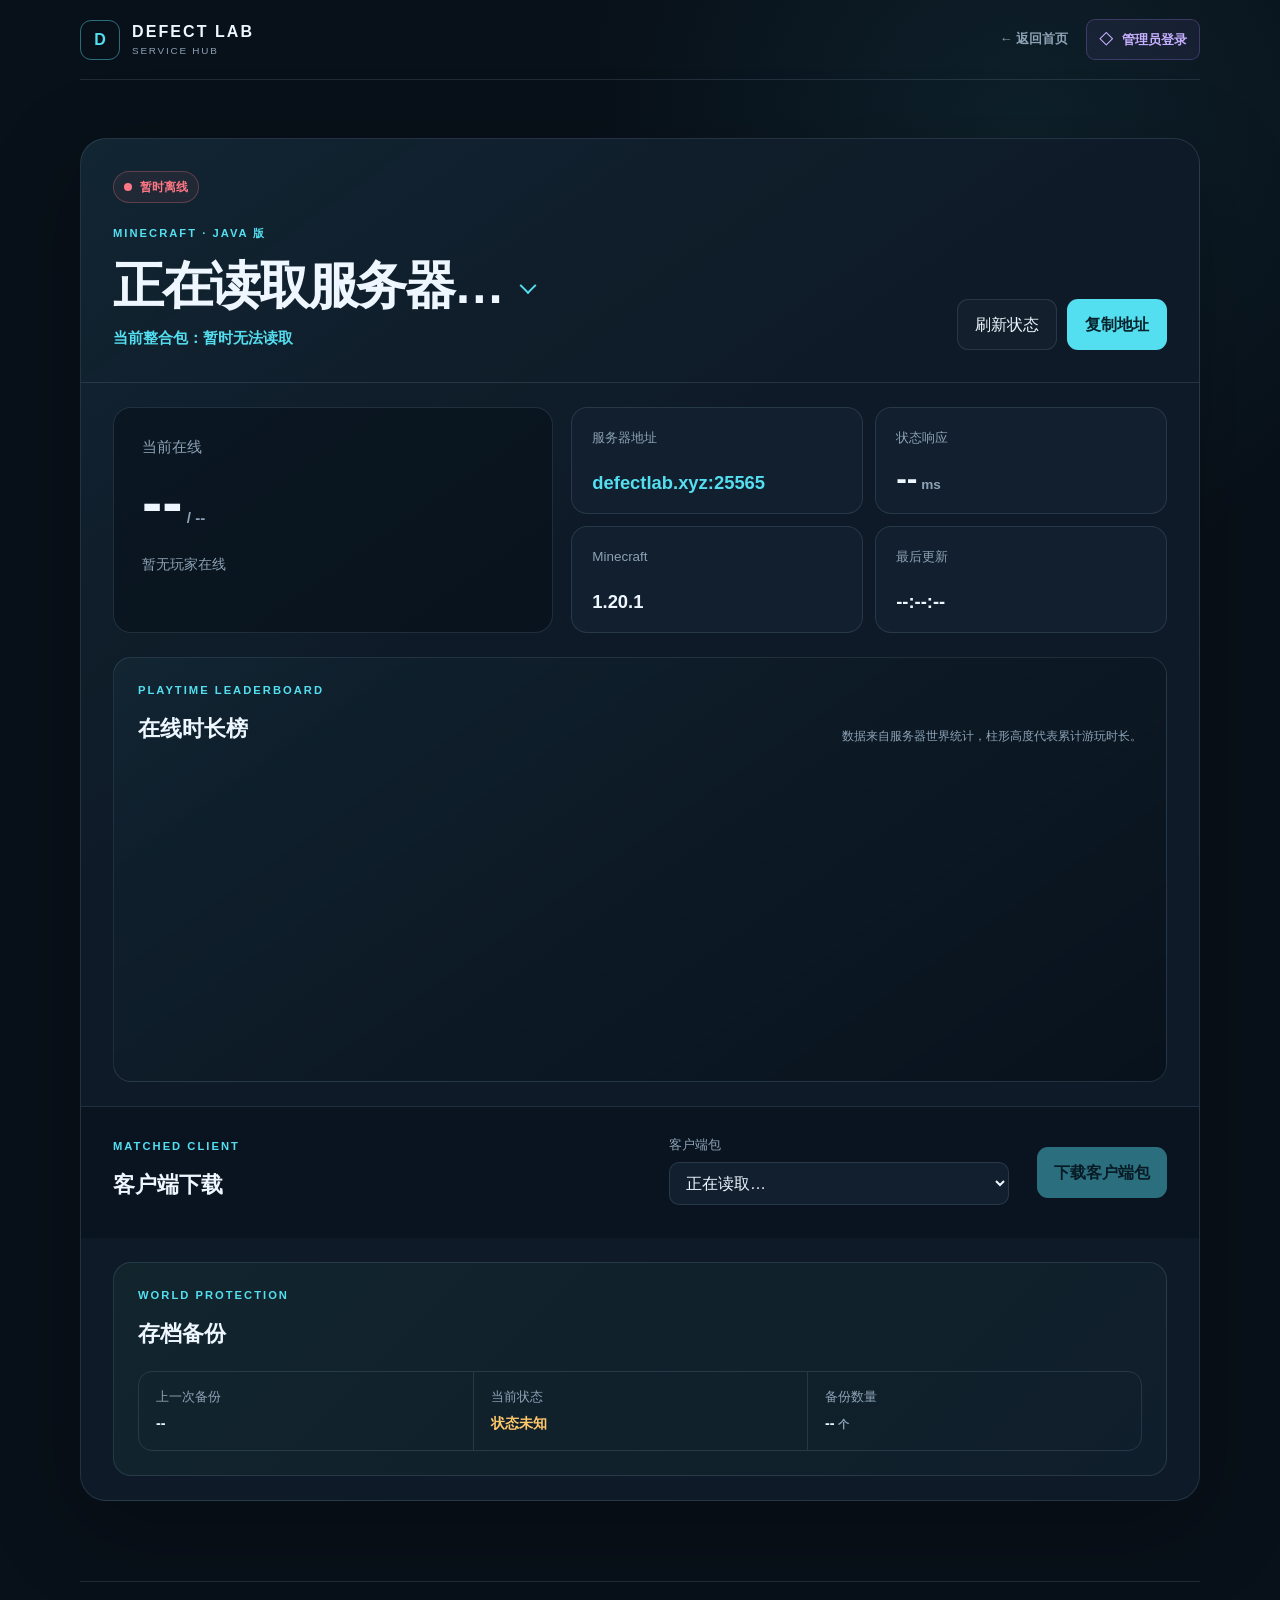
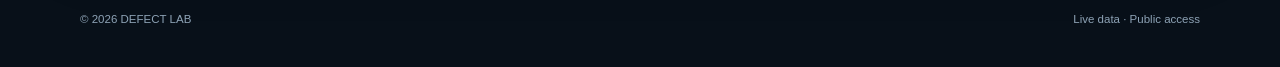
==== commit 9cf86299: "Merge remote-tracking branch 'origin/main' into fix/public-admin-funnel # Conflicts: #	minecraft/ind" ====
--- a/minecraft/index.html
+++ b/minecraft/index.html
@@ -85,6 +85,17 @@
         </div>
       </div>
 
+      <section class="playtime-panel" aria-labelledby="playtime-title">
+        <div class="playtime-heading">
+          <div>
+            <p class="eyebrow">PLAYTIME LEADERBOARD</p>
+            <h3 id="playtime-title">在线时长榜</h3>
+          </div>
+          <p>数据来自服务器世界统计，柱形高度代表累计游玩时长。</p>
+        </div>
+        <div class="playtime-chart" id="playtime-chart" aria-live="polite"></div>
+      </section>
+
       <div class="download-panel">
         <div>
           <p class="eyebrow">MATCHED CLIENT</p>
